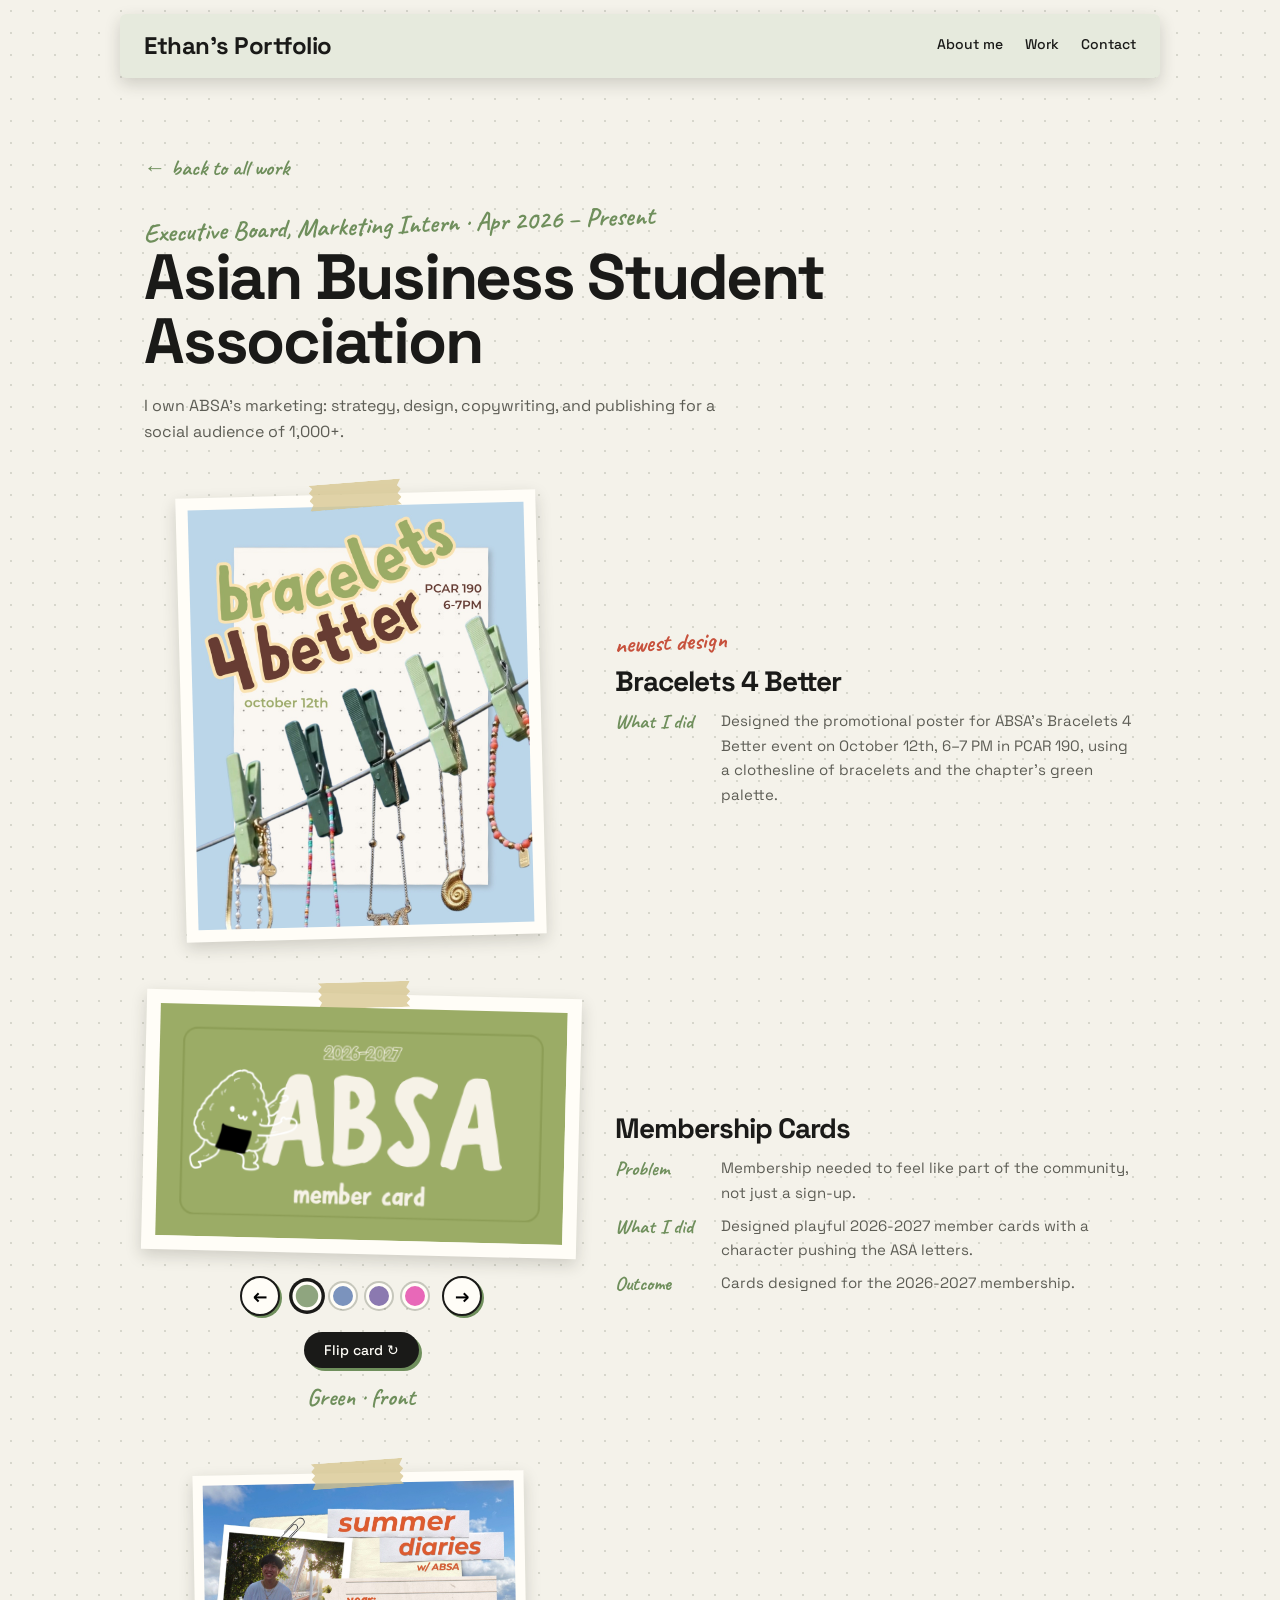
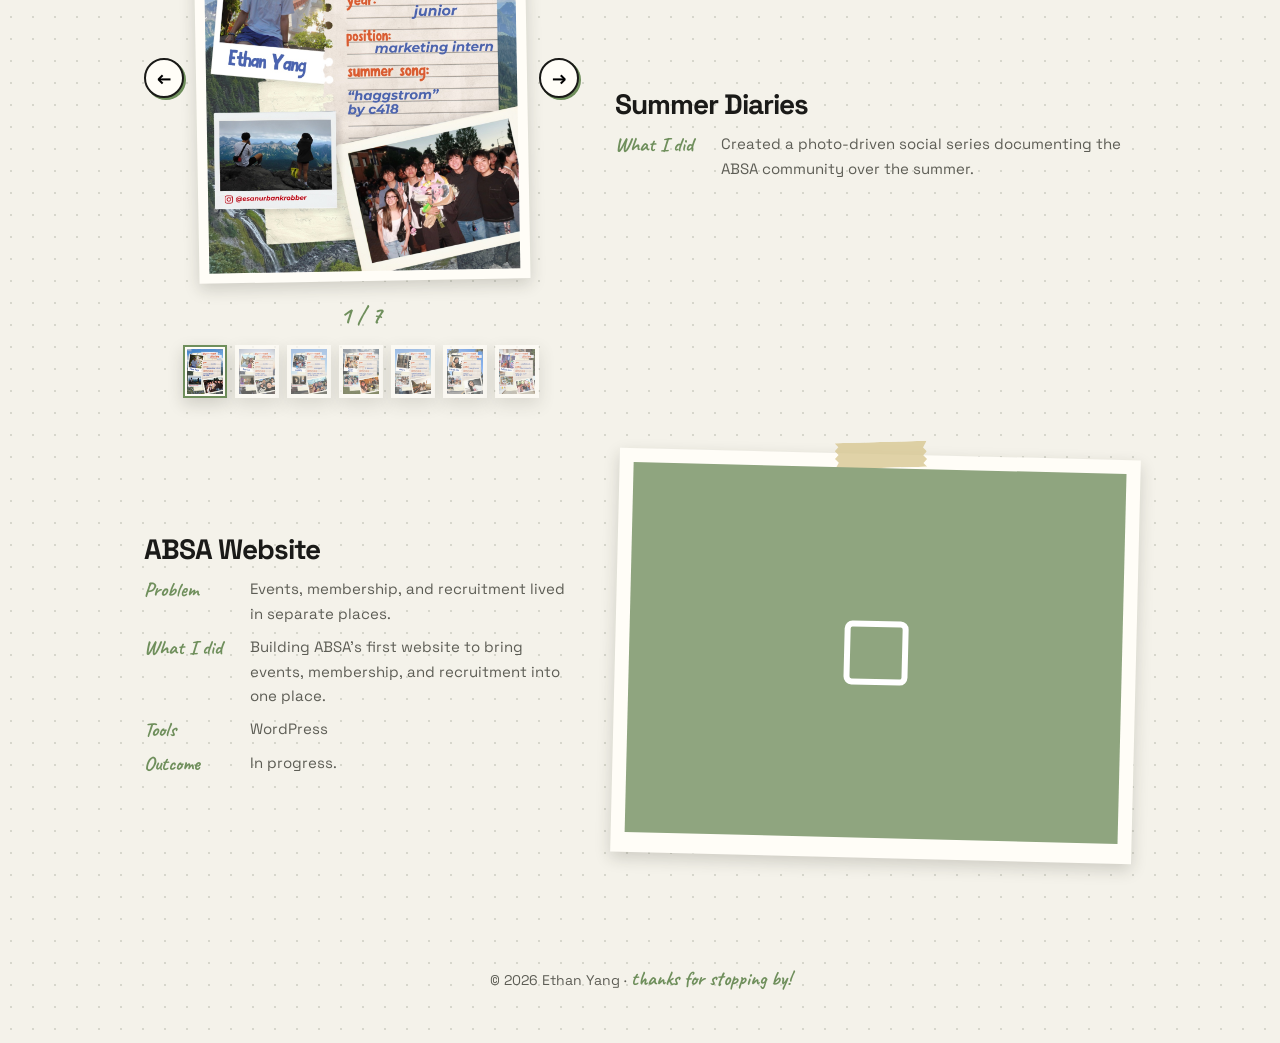
==== work/absa.html @ d18a4752 "Add files via upload" ====
<!doctype html>
<html lang="en">
<head>
  <meta charset="utf-8">
  <meta name="viewport" content="width=device-width, initial-scale=1">
  <title>Asian Business Student Association — Ethan Yang</title>
  <link rel="preconnect" href="https://fonts.googleapis.com">
  <link rel="preconnect" href="https://fonts.gstatic.com" crossorigin>
  <link href="https://fonts.googleapis.com/css2?family=Caveat:wght@500;700&family=Space+Grotesk:wght@400;500;700&display=swap" rel="stylesheet">
  <link rel="stylesheet" href="../style.css">
</head>
<body>
  <header class="nav">
    <a class="logo" href="../index.html">Ethan's Portfolio</a>
    <nav>
      <a href="../index.html#about">About me</a>
      <a href="../index.html#work">Work</a>
      <a href="../index.html#contact">Contact</a>
    </nav>
  </header>
  <main>
    <section class="page org-head">
      <a class="back hand" href="../index.html#orgs">← back to all work</a>
      <p class="hand label">Executive Board, Marketing Intern · Apr 2026 – Present</p>
      <h2>Asian Business Student Association</h2>
      <p class="blurb">I own ABSA&#x27;s marketing: strategy, design, copywriting, and publishing for a social audience of 1,000+.</p>
    </section>
    <section class="projects-list">
    <article class="project" id="bracelets-4-better">
      <figure class="poster-frame"><span class="tape" aria-hidden="true"></span><img src="../images/absa/bracelets-web.jpg" alt="Event poster: Bracelets 4 Better, October 12th, PCAR 190, 6 to 7 PM, with bracelets and necklaces hanging from green clothespins on a line"></figure>
      <div class="project-text">
        <p class="hand new-tag">newest design</p>
        <h3>Bracelets 4 Better</h3>
        <dl>
<dt>What I did</dt><dd>Designed the promotional poster for ABSA's Bracelets 4 Better event on October 12th, 6–7 PM in PCAR 190, using a clothesline of bracelets and the chapter's green palette.</dd>
        </dl>
      </div>
    </article>
    <article class="project" id="membership-cards">
      <div class="cardviewer" id="cv">
        <div class="polaroid solo cv-frame">
          <span class="tape" aria-hidden="true"></span>
          <div class="scene">
            <div class="flipper" id="flipper" role="button" tabindex="0" aria-label="Member card. Press to flip it over.">
              <div class="face front"><img id="cv-front" src="../images/absa/absa-cards/1.png" alt="Green ABSA member card 2026-2027 with a rice-ball mascot pushing the letters"></div>
              <div class="face back"><img id="cv-back" src="../images/absa/absa-cards/5.png" alt="Back of the green member card listing discounts at partner shops"></div>
            </div>
          </div>
        </div>
        <div class="cv-controls">
          <button class="cv-arrow" id="cv-prev" aria-label="Previous card">←</button>
          <div class="cv-dots" role="tablist" aria-label="Choose a card color">
            <button class="cv-dot on" data-i="0" style="--c:#8fa57f" aria-label="Green card"></button>
            <button class="cv-dot" data-i="1" style="--c:#7b93bd" aria-label="Blue card"></button>
            <button class="cv-dot" data-i="2" style="--c:#8b79b0" aria-label="Purple card"></button>
            <button class="cv-dot" data-i="3" style="--c:#e868b8" aria-label="Pink card"></button>
          </div>
          <button class="cv-arrow" id="cv-next" aria-label="Next card">→</button>
        </div>
        <div class="cv-opts">
          <button class="cv-pill" id="cv-flip">Flip card ↻</button>
        </div>
        <p class="hand cv-name" id="cv-name" aria-live="polite">Green · front</p>
      </div>
      <div class="project-text">
        <h3>Membership Cards</h3>
        <dl>
<dt>Problem</dt><dd>Membership needed to feel like part of the community, not just a sign-up.</dd>
<dt>What I did</dt><dd>Designed playful 2026-2027 member cards with a character pushing the ASA letters.</dd>
<dt>Outcome</dt><dd>Cards designed for the 2026-2027 membership.</dd>
        </dl>
      </div>
    </article>
    <article class="project" id="summer-diaries">
      <div class="sdviewer" id="sd" aria-roledescription="carousel" aria-label="Summer Diaries posts">
        <div class="sd-stage">
          <button class="sd-arrow" id="sd-prev" aria-label="Previous post">←</button>
          <figure class="sd-sheet" id="sd-sheet">
            <span class="tape" aria-hidden="true"></span>
            <img id="sd-img" src="../images/absa/summer-web/1.jpg" alt="ABSA Summer Diaries post 1 of 7: a member's year, position and summer song">
          </figure>
          <button class="sd-arrow" id="sd-next" aria-label="Next post">→</button>
        </div>
        <p class="sd-count"><span class="hand" id="sd-label">1 / 7</span></p>
        <div class="sd-thumbs">
          <button class="sd-thumb on" data-i="0" aria-label="Go to post 1"><img src="../images/absa/summer-web/1.jpg" alt="" loading="lazy"></button>
          <button class="sd-thumb" data-i="1" aria-label="Go to post 2"><img src="../images/absa/summer-web/2.jpg" alt="" loading="lazy"></button>
          <button class="sd-thumb" data-i="2" aria-label="Go to post 3"><img src="../images/absa/summer-web/3.jpg" alt="" loading="lazy"></button>
          <button class="sd-thumb" data-i="3" aria-label="Go to post 4"><img src="../images/absa/summer-web/4.jpg" alt="" loading="lazy"></button>
          <button class="sd-thumb" data-i="4" aria-label="Go to post 5"><img src="../images/absa/summer-web/5.jpg" alt="" loading="lazy"></button>
          <button class="sd-thumb" data-i="5" aria-label="Go to post 6"><img src="../images/absa/summer-web/6.jpg" alt="" loading="lazy"></button>
          <button class="sd-thumb" data-i="6" aria-label="Go to post 7"><img src="../images/absa/summer-web/7.jpg" alt="" loading="lazy"></button>
        </div>
      </div>
      <div class="project-text">
        <h3>Summer Diaries</h3>
        <dl>
<dt>What I did</dt><dd>Created a photo-driven social series documenting the ABSA community over the summer.</dd>
        </dl>
      </div>
    </article>
    <article class="project" id="website">
      <div class="polaroid solo"><span class="tape" aria-hidden="true"></span><div class="photo"><span class="frame"></span></div></div>
      <div class="project-text">
        <h3>ABSA Website</h3>
        <dl>
<dt>Problem</dt><dd>Events, membership, and recruitment lived in separate places.</dd>
<dt>What I did</dt><dd>Building ABSA&#x27;s first website to bring events, membership, and recruitment into one place.</dd>
<dt>Tools</dt><dd>WordPress</dd>
<dt>Outcome</dt><dd>In progress.</dd>
        </dl>
      </div>
    </article>
    </section>
  </main>
  <footer>© <span id="year"></span> Ethan Yang · <span class="hand">thanks for stopping by!</span></footer>
  <script>document.getElementById("year").textContent = new Date().getFullYear();</script>
  <script>
    (() => {
      const cards = [
        { name: "Green",  front: "../images/absa/absa-cards/1.png", back: "../images/absa/absa-cards/5.png", alt: "Green" },
        { name: "Blue",   front: "../images/absa/absa-cards/2.png", back: "../images/absa/absa-cards/6.png", alt: "Blue" },
        { name: "Purple", front: "../images/absa/absa-cards/3.png", back: "../images/absa/absa-cards/7.png", alt: "Purple" },
        { name: "Pink",   front: "../images/absa/absa-cards/4.png", back: "../images/absa/absa-cards/8.png", alt: "Pink" }
      ];
      const flipper = document.getElementById("flipper");
      const imgF = document.getElementById("cv-front"), imgB = document.getElementById("cv-back");
      const dots = [...document.querySelectorAll(".cv-dot")];
      const name = document.getElementById("cv-name");
      let cur = 0, flipped = false;
      const label = () => { name.textContent = cards[cur].name + " \u00b7 " + (flipped ? "back" : "front"); };
      const setFace = (img, c, side) => { img.src = c[side]; img.alt = c.alt + (side === "front" ? " ABSA member card 2026-2027" : " member card back listing partner discounts"); };
      function flip() { flipped = !flipped; flipper.classList.toggle("flipped", flipped); label(); }
      function show(n) {
        const next = (n + cards.length) % cards.length, c = cards[next];
        cur = next;
        dots.forEach((d, k) => d.classList.toggle("on", k === cur));
        setFace(imgF, c, "front"); setFace(imgB, c, "back"); label();
        cards[(cur + 1) % cards.length] && [cards[(cur + 1) % cards.length].front, cards[(cur + 1) % cards.length].back].forEach(u => { new Image().src = u; });
      }
      document.getElementById("cv-prev").onclick = () => show(cur - 1);
      document.getElementById("cv-next").onclick = () => show(cur + 1);
      document.getElementById("cv-flip").onclick = flip;
      dots.forEach((d, k) => d.onclick = () => show(k));
      flipper.addEventListener("click", flip);
      flipper.addEventListener("keydown", e => {
        if (e.key === "Enter" || e.key === " ") { e.preventDefault(); flip(); }
        if (e.key === "ArrowRight") show(cur + 1);
        if (e.key === "ArrowLeft") show(cur - 1);
      });
      label();
    })();
  </script>
  <script>
    (() => {
      const N = 7, img = document.getElementById("sd-img"), sheet = document.getElementById("sd-sheet");
      const label = document.getElementById("sd-label"), thumbs = [...document.querySelectorAll(".sd-thumb")];
      const src = i => "../images/absa/summer-web/" + (i + 1) + ".jpg";
      let cur = 0;
      function show(n) {
        cur = (n + N) % N;
        sheet.classList.add("flip");
        setTimeout(() => {
          img.src = src(cur);
          img.alt = "ABSA Summer Diaries post " + (cur + 1) + " of " + N + ": a member's year, position and summer song";
          sheet.classList.remove("flip");
        }, 150);
        label.textContent = (cur + 1) + " / " + N;
        thumbs.forEach((t, k) => t.classList.toggle("on", k === cur));
        new Image().src = src((cur + 1) % N);
      }
      document.getElementById("sd-prev").onclick = () => show(cur - 1);
      document.getElementById("sd-next").onclick = () => show(cur + 1);
      thumbs.forEach((t, k) => t.onclick = () => show(k));
      let x0 = null;
      sheet.addEventListener("touchstart", e => { x0 = e.touches[0].clientX; }, { passive: true });
      sheet.addEventListener("touchend", e => {
        if (x0 === null) return;
        const dx = e.changedTouches[0].clientX - x0;
        if (Math.abs(dx) > 40) show(cur + (dx < 0 ? 1 : -1));
        x0 = null;
      });
      document.getElementById("sd").addEventListener("keydown", e => {
        if (e.key === "ArrowRight") show(cur + 1);
        if (e.key === "ArrowLeft") show(cur - 1);
      });
    })();
  </script>
</body>
</html>
---- style.css ----
:root {
  --bg: #f4f2ea;          /* paper */
  --paper: #fffdf7;
  --fg: #1a1a18;
  --muted: #5d5d55;
  --sage: #6f8f5c;        /* headline green from the mockup */
  --sage-soft: #8fa57f;
  --tape: rgba(214, 196, 140, .75);
  --shadow: 0 6px 16px rgba(40, 40, 30, .18);
}
* { box-sizing: border-box; }
html { scroll-behavior: smooth; }
body {
  margin: 0;
  overflow-x: clip;
  color: var(--fg);
  font: 16px/1.65 "Space Grotesk", system-ui, sans-serif;
  background-color: var(--bg);
  /* faint dot-grid, like a bullet journal */
  background-image: radial-gradient(rgba(60, 70, 50, .16) 1px, transparent 1.2px);
  background-size: 22px 22px;
}
a { color: inherit; text-decoration: none; }
.hand { font-family: "Caveat", cursive; font-weight: 700; color: var(--sage); }

/* ---------- nav ---------- */
.nav {
  max-width: 1040px; margin: 14px auto 0; padding: 12px 24px;
  display: flex; justify-content: space-between; align-items: center;
  background: var(--sage-soft); background: color-mix(in srgb, var(--sage-soft) 22%, var(--paper));
  border-radius: 6px; box-shadow: var(--shadow);
  position: sticky; top: 10px; z-index: 10;
}
.logo { font-weight: 700; font-size: 24px; letter-spacing: -.02em; }
.nav nav { display: flex; gap: 22px; font-size: 14px; font-weight: 500; }
.nav nav a { padding-bottom: 2px; background: linear-gradient(var(--sage), var(--sage)) 0 100%/0 2px no-repeat; transition: background-size .25s; }
.nav nav a:hover { background-size: 100% 2px; }

/* ---------- layout ---------- */
main { max-width: 1040px; margin: 0 auto; padding: 0 24px; }
.page { padding-block: 72px 24px; position: relative; }
h1, h2, h3 { font-weight: 700; letter-spacing: -.035em; margin: 0; line-height: 1; }
h2 { font-size: clamp(40px, 7vw, 64px); margin-bottom: 20px; }
.label { font-size: 26px; margin: 0 0 -2px; transform: rotate(-2deg); display: inline-block; }

/* ---------- hero ---------- */
.hero {
  /* full-bleed photo banner with a wavy paper bottom edge */
  position: relative; display: flex; align-items: flex-start; justify-content: center; text-align: center;
  width: 100vw; margin-left: calc(50% - 50vw); min-height: max(560px, calc(100svh - 76px)); padding: 80px 24px 150px;
  background:
    linear-gradient(180deg, rgba(20, 30, 20, .5) 0%, rgba(20, 30, 20, .3) 30%, rgba(20, 30, 20, 0) 65%),
    url("images/hikers.jpg") 50% 90% / cover no-repeat;
  --wave: url("data:image/svg+xml,%3Csvg%20xmlns='http://www.w3.org/2000/svg'%20width='1200'%20height='60'%20viewBox='0%200%201200%2060'%3E%3Cpath%20d='M0%200H1200V30C1170%2046%201140%2052%201105%2042C1075%2033%201060%2014%201020%2012C985%2010%20965%2030%20930%2038C890%2047%20865%2056%20820%2050C780%2045%20770%2022%20730%2018C695%2014%20680%2026%20655%2034C620%2043%20590%2040%20560%2030C525%2019%20500%208%20462%2012C425%2016%20410%2036%20372%2044C335%2052%20300%2050%20270%2038C240%2026%20225%2010%20190%2010C150%2010%20135%2034%20100%2042C65%2050%2030%2044%200%2030Z'/%3E%3C/svg%3E"); --ww: 1200px; --wh: 60px;
  -webkit-mask: linear-gradient(#000 0 0) 0 0 / 100% calc(100% - var(--wh) + 1px) no-repeat, var(--wave) 0 100% / var(--ww) var(--wh) repeat-x;
          mask: linear-gradient(#000 0 0) 0 0 / 100% calc(100% - var(--wh) + 1px) no-repeat, var(--wave) 0 100% / var(--ww) var(--wh) repeat-x;
}
.hero-text { position: relative; }
.hero h1, .hero .green { color: #fff; text-shadow: 0 2px 18px rgba(0, 0, 0, .35); }
.hero .green { color: #dcefc4; }
.hero .note { color: #f3f1e6; }
.hero .doodle { color: #dcefc4; }
.hero .sticker { right: 6%; bottom: 20%; }
h1 { font-size: clamp(42px, 8vw, 84px); line-height: 1.05; }
.green { color: var(--sage); }
.note { font-size: 26px; margin: 0 0 14px; transform: rotate(-2deg); }
.doodle { position: absolute; top: -34px; left: 0; font-size: 40px; color: var(--sage); transform: rotate(-12deg); }
.sticker {
  position: absolute; right: 6%; bottom: 10px; width: 96px; height: 96px;
  display: grid; place-items: center; text-align: center;
  background: var(--sage); color: #fff; border-radius: 50%;
  font: 700 17px/1.1 "Caveat", cursive; transform: rotate(12deg);
  box-shadow: var(--shadow); border: 3px dashed rgba(255,255,255,.7); outline: 3px solid var(--sage);
}

/* ---------- paper sheet (mission) ---------- */
.paper {
  background: var(--paper); padding: 40px 36px 36px; position: relative;
  box-shadow: var(--shadow); transform: rotate(-.6deg);
  /* ruled lines */
  background-image: repeating-linear-gradient(transparent 0 31px, rgba(111,143,92,.18) 31px 32px);
  background-position: 0 70px;
}
.paper p:not(.label) { color: var(--muted); max-width: 70ch; margin: 0; }

/* ---------- washi tape ---------- */
.tape {
  position: absolute; top: -12px; left: 50%; width: 92px; height: 26px;
  background: var(--tape); transform: translateX(-50%) rotate(-3deg);
  box-shadow: 0 1px 3px rgba(0,0,0,.15);
  clip-path: polygon(0 0, 4% 15%, 0 30%, 4% 45%, 0 60%, 4% 75%, 0 100%, 100% 100%, 96% 85%, 100% 70%, 96% 55%, 100% 40%, 96% 25%, 100% 0);
}
.t-left { left: 12%; background: rgba(143,165,127,.7); transform: rotate(-6deg); }

/* ---------- sticky-note cards ---------- */
.notes { display: grid; grid-template-columns: repeat(auto-fit, minmax(210px, 1fr)); gap: 24px; margin-top: 28px; }
.note-card {
  position: relative; padding: 28px 22px 22px; background: var(--paper);
  box-shadow: var(--shadow); border-radius: 2px; transition: transform .25s;
}
.note-card:hover { transform: rotate(0deg) translateY(-4px); }
.c1 { transform: rotate(-1.5deg); background: #fffbe6; }
.c2 { transform: rotate(1deg);   background: #eef4e8; }
.c3 { transform: rotate(-.8deg); background: #fff1ea; }
.c4 { transform: rotate(1.4deg); background: #eaf1f6; }
.pin { position: absolute; top: -8px; left: 50%; width: 16px; height: 16px; border-radius: 50%; background: #c7513c; box-shadow: inset -2px -2px 3px rgba(0,0,0,.3), 0 2px 3px rgba(0,0,0,.3); }
.icon { font-size: 22px; display: block; margin-bottom: 8px; }
.note-card h3 { font-size: 18px; letter-spacing: -.02em; margin-bottom: 8px; }
.note-card p { margin: 0; color: var(--muted); font-size: 14px; }

/* ---------- horizontal timeline ---------- */
.tl-controls { display: flex; gap: 10px; justify-content: flex-end; margin: -52px 0 8px; position: relative; z-index: 2; }
.tl-controls button {
  width: 40px; height: 40px; border-radius: 50%; border: 2px solid var(--fg); background: var(--paper);
  font: 700 18px "Space Grotesk", sans-serif; cursor: pointer; box-shadow: 2px 2px 0 var(--sage);
  transition: transform .15s;
}
.tl-controls button:hover { transform: translate(-1px, -1px); }
.tl-scroll {
  overflow-x: auto; cursor: grab; padding: 8px 0 24px;
  scrollbar-color: var(--sage) transparent; outline-offset: 4px;
}
.tl-scroll.dragging { cursor: grabbing; scroll-snap-type: none; user-select: none; }
.tl-track {
  list-style: none; margin: 0; padding: 0 40px; display: flex; gap: 0; position: relative;
  width: max-content; height: 520px;
}
/* dashed "stitched" string running through the middle */
.tl-track::before {
  content: ""; position: absolute; left: 0; right: 0; top: 50%; border-top: 3px dashed var(--sage);
}
.stop { position: relative; width: 270px; margin-right: 24px; flex: none; }
.stop time {
  position: absolute; left: 50%; top: 50%; transform: translate(-50%, -50%) rotate(-2deg);
  background: var(--sage); color: #fff; font: 700 20px "Caveat", cursive; padding: 2px 14px;
  border-radius: 999px; z-index: 1; white-space: nowrap; box-shadow: var(--shadow);
}
.stop-card {
  position: absolute; left: 0; right: 0; background: var(--paper); padding: 22px 18px 18px;
  box-shadow: var(--shadow); transition: transform .25s;
}
.stop.up .stop-card   { bottom: calc(50% + 30px); }
.stop.down .stop-card { top: calc(50% + 30px); }
/* little string from card to the line */
.stop-card::after { content: ""; position: absolute; left: 50%; width: 0; height: 30px; border-left: 2px solid var(--sage); }
.stop.up .stop-card::after   { top: 100%; }
.stop.down .stop-card::after { bottom: 100%; }
.stop-card:hover { transform: rotate(0) translateY(-3px); }
.k1 { transform: rotate(-1.5deg); background: #fffbe6; }
.k2 { transform: rotate(1.2deg);  background: #eef4e8; }
.k3 { transform: rotate(-.8deg);  background: #fff1ea; }
.k4 { transform: rotate(1.6deg);  background: #eaf1f6; }
.stop-card h3 { font-size: 18px; letter-spacing: -.02em; margin-bottom: 2px; }
.stop-card .org { font-size: 12px; font-weight: 500; color: var(--sage); margin: 0 0 8px; line-height: 1.35; }
.stop-card p:last-of-type { margin: 0; font-size: 13.5px; color: var(--muted); line-height: 1.5; }
.badge {
  position: absolute; top: -10px; right: -8px; background: #c7513c; color: #fff; font: 700 17px "Caveat", cursive;
  padding: 0 12px; border-radius: 4px; transform: rotate(5deg); box-shadow: var(--shadow);
}
.stop.end { margin-right: 0; }

/* ---------- polaroid projects ---------- */
.polaroids { display: grid; grid-template-columns: repeat(auto-fit, minmax(min(100%, 300px), 1fr)); gap: 36px 28px; margin-top: 32px; }
.polaroid {
  position: relative; display: block; background: var(--paper);
  padding: 14px 14px 20px; box-shadow: var(--shadow); transition: transform .25s;
}
.polaroid:hover { transform: rotate(0) scale(1.02); z-index: 2; }
.p1 { transform: rotate(-1.8deg); }
.p2 { transform: rotate(1.4deg); }
.p3 { transform: rotate(1deg); }
.p4 { transform: rotate(-1.2deg); }
.photo { aspect-ratio: 4/3; background: var(--sage-soft); display: grid; place-items: center; margin-bottom: 14px; overflow: hidden; }
.photo img { width: 100%; height: 100%; object-fit: cover; }
.frame { width: 64px; height: 64px; border: 6px solid #fff; border-radius: 8px; }
.polaroid h3 { font-size: 17px; letter-spacing: -.02em; margin-bottom: 4px; }
.polaroid p { margin: 0; font-size: 13px; color: var(--muted); }

/* ---------- contact ---------- */
.contact { text-align: center; padding-bottom: 72px; }
.btn {
  display: inline-block; margin-top: 12px; padding: 12px 24px; background: var(--fg); color: var(--paper);
  font-weight: 500; border-radius: 4px; box-shadow: 4px 4px 0 var(--sage); transition: transform .15s, box-shadow .15s;
}
.btn:hover { transform: translate(-2px, -2px); box-shadow: 6px 6px 0 var(--sage); }

footer { text-align: center; padding: 32px 24px 48px; color: var(--muted); font-size: 14px; }
footer .hand { font-size: 20px; }

@media (max-width: 720px) {
  .hero { padding: 60px 20px 130px; }
}
@media (max-width: 640px) {
  .hero { --ww: 700px; --wh: 35px; }
  .doodle { display: none; }
  .hero .sticker { width: 76px; height: 76px; right: 5%; bottom: 20%; }
  .nav nav { gap: 14px; }
  .paper { padding: 32px 22px; }
}
@media (prefers-reduced-motion: reduce) { * { transition: none !important; scroll-behavior: auto; } }

/* project tag line */
.tag { display: block; font: 700 18px/1 "Caveat", cursive; color: var(--sage); margin-bottom: 4px; }

/* ---------- organization cards + org pages ---------- */
.org-card { display: block; }
.org-card .count { display: block; margin-top: 12px; font-size: 22px; }
.org-head { padding-bottom: 8px; }
.back { font-size: 22px; display: block; margin-bottom: 18px; }
.blurb { color: var(--muted); max-width: 60ch; margin: 0; }
.projects-list { display: grid; gap: 56px; padding: 40px 0 72px; }
.project { display: grid; grid-template-columns: minmax(0, 5fr) minmax(0, 6fr); gap: 36px; align-items: center; scroll-margin-top: 90px; }
.project:nth-child(even) .polaroid { order: 2; }
.polaroid.solo { transform: rotate(-1.5deg); }
.project:nth-child(even) .polaroid.solo { transform: rotate(1.4deg); }
.polaroid.solo .photo { margin-bottom: 0; }
.project-text h3 { font-size: 28px; margin-bottom: 14px; }
.project-text dl { margin: 0; display: grid; grid-template-columns: 90px 1fr; gap: 8px 16px; font-size: 15px; }
.project-text dt { font: 700 20px/1.3 "Caveat", cursive; color: var(--sage); }
.project-text dd { margin: 0; color: var(--muted); }
@media (max-width: 720px) {
  .project { grid-template-columns: 1fr; }
  .project:nth-child(even) .polaroid { order: 0; }
}

/* ---------- case study page (trading weekly) ---------- */
.cs { padding: 32px 0 72px; }
.cs-grid { display: grid; grid-template-columns: minmax(0, 6fr) minmax(0, 5fr); gap: 48px; align-items: start; }
.cs h3 { font-size: 24px; margin: 28px 0 8px; letter-spacing: -.02em; }
.cs h3:first-child { margin-top: 0; }
.cs p, .cs li { color: var(--muted); }
.cs ul { padding-left: 20px; margin: 0; }
.cs li { margin-bottom: 8px; }
.note-small { margin-top: 40px; font-size: 14px; border-left: 3px solid var(--sage); padding-left: 14px; }
.sketch { margin: 0; background: var(--paper); padding: 16px; box-shadow: var(--shadow); transform: rotate(1.5deg); position: relative; }
.sketch::before { content: ""; position: absolute; top: -12px; left: 38%; width: 92px; height: 26px; background: var(--tape); transform: rotate(-3deg); }
.sk-head { background: linear-gradient(135deg, #5b8fb9, #2c4a66); color: #fff; padding: 22px 16px; border-radius: 3px; display: flex; flex-direction: column; }
.sk-head .hand { color: #fff; font-size: 30px; line-height: 1; }
.sk-head small { opacity: .8; }
.sk-pills { display: grid; grid-template-columns: repeat(4, 1fr); gap: 6px; margin: 14px 0; }
.sk-pills span { background: #5b8fb9; color: #fff; font-size: 11px; text-align: center; padding: 8px 2px; border-radius: 6px; line-height: 1.2; }
.sk-bar { height: 22px; background: #dbe6ef; border-top: 2px solid #5b8fb9; border-bottom: 2px solid #5b8fb9; margin-bottom: 14px; }
.sk-days { display: grid; grid-template-columns: repeat(5, 1fr); gap: 5px; }
.sk-days span { background: #5b8fb9; color: #fff; font-size: 11px; text-align: center; padding: 4px 0; }
.sk-cols { display: grid; grid-template-columns: repeat(5, 1fr); gap: 5px; margin-top: 4px; }
.sk-cols i { height: 120px; background: #dbe6ef; }
.sketch figcaption { font-size: 20px; text-align: center; margin-top: 12px; }
@media (max-width: 720px) { .cs-grid { grid-template-columns: 1fr; } }
.more { color: var(--sage); font-size: 20px; text-decoration: underline; }

/* ---------- full report (trading weekly) ---------- */
.tabs { display: flex; flex-wrap: wrap; gap: 10px; margin-top: 22px; }
.tabs a { background: var(--sage); color: #fff; padding: 8px 18px; border-radius: 999px; font-size: 14px; font-weight: 500; box-shadow: 2px 2px 0 var(--fg); transition: transform .15s; }
.tabs a:hover { transform: translate(-1px, -1px); }
.report { padding: 24px 0 72px; }
.report .rh { font-size: clamp(30px, 5vw, 44px); margin: 64px 0 20px; scroll-margin-top: 90px; }
.report h4 { font-size: 18px; letter-spacing: -.01em; line-height: 1.35; margin: 36px 0 14px; scroll-margin-top: 90px; }
.report h5 { font-size: 16px; margin: 0 0 8px; line-height: 1.35; }
.report p, .report li { color: var(--muted); }
.report a { color: var(--sage); text-decoration: underline; }
.idea { background: var(--paper); box-shadow: var(--shadow); padding: 24px 26px; margin-bottom: 28px; position: relative; }
.idea:nth-of-type(odd) { transform: rotate(-.3deg); }
.idea:nth-of-type(even) { transform: rotate(.3deg); }
.idea h4 { margin-top: 0; font-size: 19px; }
.idea-cols { display: grid; grid-template-columns: 1fr 1fr; gap: 28px; }
.idea ul { padding-left: 20px; margin: 0 0 16px; }
.idea li { margin-bottom: 8px; font-size: 15px; }
.tbl-wrap { overflow-x: auto; background: var(--paper); box-shadow: var(--shadow); }
.rt { border-collapse: collapse; width: 100%; font-size: 14px; min-width: 520px; }
.rt caption { text-align: left; font-weight: 700; padding: 12px 14px; }
.rt th, .rt td { padding: 10px 14px; text-align: left; border-bottom: 1px solid var(--line, #e4e4de); border-bottom-color: rgba(60,70,50,.15); vertical-align: top; }
.rt thead th { background: color-mix(in srgb, var(--sage) 28%, var(--paper)); font-weight: 700; }
.rt tbody tr:nth-child(even) { background: rgba(111,143,92,.07); }
.rt td.up { color: #b3402f; font-weight: 500; }
.fine { font-size: 13px; margin: 8px 0 0; }
.shot { margin: 20px 0; background: var(--paper); padding: 14px; box-shadow: var(--shadow); }
.shot img { display: block; width: 100%; height: auto; }
.shot-scroll { overflow-x: auto; }
.shot-scroll img { min-width: 900px; }
.shot figcaption { font-size: 20px; color: var(--sage); margin-top: 8px; }
@media (max-width: 720px) { .idea-cols { grid-template-columns: 1fr; } }

/* ---------- page-by-page report gallery ---------- */
.pages-wrap { padding: 24px 0 72px; }
.pages { display: grid; grid-template-columns: repeat(auto-fill, minmax(min(100%, 220px), 1fr)); gap: 40px 28px; }
.pg {
  position: relative; display: block; width: 100%; padding: 10px 10px 12px; background: var(--paper); border: 0; cursor: zoom-in;
  box-shadow: var(--shadow); transform: rotate(var(--r, 0deg)); transition: transform .25s, box-shadow .25s; text-align: left; font: inherit; color: inherit;
}
.pg:hover, .pg:focus-visible { transform: rotate(0) translateY(-6px) scale(1.03); box-shadow: 0 14px 28px rgba(40, 40, 30, .28); z-index: 2; outline: none; }
.pg img { display: block; width: 100%; height: auto; }
.pg-label { display: block; margin-top: 10px; font-size: 13px; color: var(--muted); line-height: 1.3; }
.pg-label b { color: var(--sage); font-size: 20px; margin-right: 4px; }
.pg .tape { top: -12px; }
.more-link { text-align: center; margin-top: 48px; }
.more-link a { color: var(--sage); font-size: 24px; text-decoration: underline; }
#lb { border: 0; padding: 0; background: transparent; max-width: 100vw; max-height: 100vh; width: 100%; height: 100%; overflow: hidden; }
#lb::backdrop { background: rgba(20, 24, 18, .88); }
#lb[open] { display: flex; align-items: center; justify-content: center; }
#lb figure { margin: 0; text-align: center; }
#lb img { max-height: 88vh; max-width: min(92vw, 780px); width: auto; height: auto; background: var(--paper); box-shadow: 0 10px 40px rgba(0,0,0,.5); }
#lb figcaption { color: #fff; font-size: 22px; margin-top: 8px; }
.lb-x, .lb-a { position: absolute; width: 44px; height: 44px; border-radius: 50%; border: 2px solid var(--fg); background: var(--paper); font: 700 18px "Space Grotesk", sans-serif; cursor: pointer; box-shadow: 2px 2px 0 var(--sage); }
.lb-x { top: 18px; right: 18px; }
.lb-a { top: 50%; transform: translateY(-50%); }
.lb-prev { left: 18px; } .lb-next { right: 18px; }
@media (max-width: 640px) { .lb-a { top: auto; bottom: 18px; transform: none; } .lb-prev { left: 28%; } .lb-next { right: 28%; } }

/* trading weekly cover as a project photo */
.photo.page { aspect-ratio: auto; }
.photo.page img { height: auto; }
.photo img.top { object-fit: cover; object-position: 50% 0; }
a.polaroid.solo { display: block; }
.photo.page { display: block; background: none; }
.photo.page img { width: 100%; }

/* ---------- single-page report viewer ---------- */
.viewer { padding: 24px 0 72px; text-align: center; }
.stage { display: flex; align-items: center; justify-content: center; gap: 20px; }
.sheet { position: relative; margin: 0; padding: 14px; background: var(--paper); box-shadow: var(--shadow); transform: rotate(-.6deg); max-width: 760px; width: 100%; transition: opacity .15s; }
.sheet.flip { opacity: 0; }
.sheet img { display: block; width: 100%; height: auto; }
.v-arrow { flex: none; width: 48px; height: 48px; border-radius: 50%; border: 2px solid var(--fg); background: var(--paper); font: 700 20px "Space Grotesk", sans-serif; cursor: pointer; box-shadow: 2px 2px 0 var(--sage); transition: transform .15s; }
.v-arrow:hover { transform: translate(-1px, -1px); }
.v-count { margin: 18px 0 14px; }
.v-count .hand { font-size: 26px; margin-right: 8px; }
.v-count small { color: var(--muted); font-size: 14px; }
.thumbs { display: flex; flex-wrap: wrap; gap: 10px; justify-content: center; }
.thumb { width: 56px; padding: 3px; background: var(--paper); border: 2px solid transparent; box-shadow: var(--shadow); cursor: pointer; opacity: .7; transition: transform .2s, opacity .2s; }
.thumb:hover { opacity: 1; transform: translateY(-3px); }
.thumb.on { border-color: var(--sage); opacity: 1; }
.thumb img { display: block; width: 100%; height: auto; }
@media (max-width: 640px) {
  .stage { flex-wrap: wrap; }
  .sheet { order: 1; padding: 8px; }
  .v-arrow { order: 2; }
  .stage { gap: 14px; }
}

/* projects without a photo: text only, full width */
.project.no-photo { grid-template-columns: 1fr; }
.project.no-photo .project-text { max-width: 720px; }

/* PCT recruitment gallery */
.photo img.rush { object-fit: cover; object-position: 50% 78%; }
.project .proj-gallery { grid-column: 1 / -1; margin-top: 8px; }
.pt-row { display: flex; gap: 22px; overflow-x: auto; padding: 18px 6px 26px; scrollbar-color: var(--sage) transparent; }
.pt { flex: none; position: relative; width: 190px; padding: 8px 8px 10px; background: var(--paper); border: 0; box-shadow: var(--shadow);
  transform: rotate(var(--r, 0deg)); transition: transform .25s; cursor: zoom-in; text-align: left; font: inherit; }
.pt:hover, .pt:focus-visible { transform: rotate(0) translateY(-5px); outline: none; z-index: 2; }
.pt img { display: block; width: 100%; height: auto; aspect-ratio: 3 / 4; object-fit: cover; }
.pt-l { display: block; margin-top: 6px; font-size: 19px; color: var(--sage); line-height: 1.1; }
.pt .tape { top: -10px; width: 70px; height: 20px; }
/* make photo images fill the 4:3 frame exactly, whatever their own shape */
.photo { position: relative; }
.photo img { position: absolute; inset: 0; width: 100%; height: 100%; object-fit: cover; }

/* PCT gallery as one seamless 3-wide grid (rows touch, like a feed) */
.pt-row { display: grid; grid-template-columns: repeat(3, 1fr); gap: 0; overflow: visible; padding: 14px 0 0; max-width: 780px; margin: 0 auto; box-shadow: var(--shadow); background: var(--paper); }
.pt { width: auto; padding: 0; transform: none; box-shadow: none; background: none; overflow: hidden; line-height: 0; }
.pt:hover, .pt:focus-visible { transform: none; z-index: 2; }
.pt .tape { display: none; }
.pt img { aspect-ratio: 3 / 4; transition: transform .35s, filter .35s; }
.pt:hover img, .pt:focus-visible img { transform: scale(1.05); filter: brightness(.7); }
.pt-l { position: absolute; left: 0; right: 0; bottom: 0; margin: 0; padding: 14px 8px 10px; text-align: center; color: #fff; font-size: 22px; line-height: 1.1; opacity: 0; transition: opacity .25s; background: linear-gradient(transparent, rgba(0,0,0,.55)); }
.pt:hover .pt-l, .pt:focus-visible .pt-l { opacity: 1; }
.project .proj-gallery .label { display: block; text-align: center; margin-bottom: 4px; }

/* the empty cell at the top left of the gallery */
.pt-hole { aspect-ratio: 3 / 4; background-color: var(--bg); background-image: radial-gradient(rgba(60, 70, 50, .16) 1px, transparent 1.2px); background-size: 22px 22px; box-shadow: inset 0 0 0 1px rgba(60, 70, 50, .08); }
.photo img.cover-logo { object-fit: cover; object-position: 50% 54%; }

/* embedded Rush video */
.project .proj-video { grid-column: 1 / -1; margin-top: 28px; text-align: center; }
.vframe { position: relative; margin: 6px auto 0; padding: 12px; background: var(--paper); box-shadow: var(--shadow); max-width: 780px; transform: rotate(-.5deg); }
.vwrap { position: relative; aspect-ratio: 16 / 9; background: #000; }
.vwrap iframe { position: absolute; inset: 0; width: 100%; height: 100%; border: 0; }
/* vertical (9:16) video frame */
.vframe { max-width: 380px; }
.vwrap { aspect-ratio: 9 / 16; }

/* sticker placed over the empty top-left cell */
.pt-hole { position: relative; display: grid; place-items: center; align-content: center; gap: 10px; text-align: center; padding: 10px; }
.hole-sticker { display: grid; place-items: center; width: min(74%, 150px); aspect-ratio: 1; border-radius: 50%; background: var(--sage); color: #fff;
  transform: rotate(-9deg); box-shadow: var(--shadow); border: 3px dashed rgba(255,255,255,.7); outline: 3px solid var(--sage); }
.hole-sticker b { font-size: clamp(22px, 3.6vw, 36px); line-height: .95; color: #fff; }
.hole-note { margin: 0; font-size: clamp(16px, 2.2vw, 22px); line-height: 1.05; transform: rotate(-2deg); }
.doodle-star { position: absolute; top: 10px; right: 14px; font-size: 26px; color: var(--sage); transform: rotate(14deg); }

/* ABSA card viewer with 3D flip */
.cardviewer { text-align: center; }
.cv-frame { padding: 14px 14px 14px; }
.scene { perspective: 1100px; }
.flipper { position: relative; aspect-ratio: 7 / 4; transform-style: preserve-3d; transition: transform .75s cubic-bezier(.4, .2, .2, 1); cursor: pointer; outline-offset: 4px; }
.flipper.flipped { transform: rotateY(180deg); }
.face { position: absolute; inset: 0; backface-visibility: hidden; -webkit-backface-visibility: hidden; overflow: hidden; background: var(--sage-soft); }
.face.back { transform: rotateY(180deg); }
.face img { position: absolute; inset: 0; width: 100%; height: 100%; object-fit: cover; }
.cv-controls { display: flex; align-items: center; justify-content: center; gap: 14px; margin-top: 22px; }
.cv-arrow { width: 40px; height: 40px; border-radius: 50%; border: 2px solid var(--fg); background: var(--paper); font: 700 18px "Space Grotesk", sans-serif; cursor: pointer; box-shadow: 2px 2px 0 var(--sage); transition: transform .15s; }
.cv-arrow:hover { transform: translate(-1px, -1px); }
.cv-dots { display: flex; gap: 10px; }
.cv-dot { width: 26px; height: 26px; padding: 0; border-radius: 50%; border: 3px solid var(--paper); background: var(--c); box-shadow: 0 0 0 2px rgba(60,70,50,.25); cursor: pointer; transition: transform .15s; }
.cv-dot:hover { transform: scale(1.12); }
.cv-dot.on { box-shadow: 0 0 0 3px var(--fg); transform: scale(1.12); }
.cv-opts { display: flex; align-items: center; justify-content: center; gap: 18px; flex-wrap: wrap; margin-top: 16px; }
.cv-pill { background: var(--fg); color: var(--paper); border: 0; border-radius: 999px; padding: 9px 20px; font: 500 14px "Space Grotesk", sans-serif; cursor: pointer; box-shadow: 3px 3px 0 var(--sage); transition: transform .15s; }
.cv-pill:hover { transform: translate(-1px, -1px); }
.cv-name { margin: 10px 0 0; font-size: 24px; }
@media (prefers-reduced-motion: reduce) { .flipper { transition: none; } }

/* Summer Diaries one-at-a-time viewer */
.sdviewer { text-align: center; }
.sd-stage { display: flex; align-items: center; justify-content: center; gap: 12px; }
.sd-sheet { position: relative; margin: 0; padding: 10px; background: var(--paper); box-shadow: var(--shadow); transform: rotate(-1deg); width: 100%; max-width: 360px; transition: opacity .15s; }
.sd-sheet.flip { opacity: 0; }
.sd-sheet img { display: block; width: 100%; height: auto; aspect-ratio: 4 / 5; object-fit: cover; }
.sd-arrow { flex: none; width: 40px; height: 40px; border-radius: 50%; border: 2px solid var(--fg); background: var(--paper); font: 700 18px "Space Grotesk", sans-serif; cursor: pointer; box-shadow: 2px 2px 0 var(--sage); transition: transform .15s; }
.sd-arrow:hover { transform: translate(-1px, -1px); }
.sd-count { margin: 14px 0 10px; }
.sd-count .hand { font-size: 24px; }
.sd-thumbs { display: flex; flex-wrap: wrap; gap: 8px; justify-content: center; }
.sd-thumb { width: 44px; padding: 2px; background: var(--paper); border: 2px solid transparent; box-shadow: var(--shadow); cursor: pointer; opacity: .7; transition: transform .2s, opacity .2s; }
.sd-thumb:hover { opacity: 1; transform: translateY(-3px); }
.sd-thumb.on { border-color: var(--sage); opacity: 1; }
.sd-thumb img { display: block; width: 100%; aspect-ratio: 4 / 5; object-fit: cover; }
@media (max-width: 720px) { .sd-stage { gap: 8px; } .sd-sheet { max-width: 300px; } }

/* Tau post: four slides that connect side by side; scrolls if there is not enough room */
.project .proj-tau { grid-column: 1 / -1; margin-top: 36px; text-align: center; }
.tau-row { display: flex; flex-wrap: nowrap; gap: 0; overflow-x: auto; margin-top: 6px; box-shadow: var(--shadow); background: var(--paper);
  scrollbar-color: var(--sage) transparent; -webkit-overflow-scrolling: touch; }
.tau-row img { flex: 1 0 240px; min-width: 240px; width: 25%; aspect-ratio: 3 / 4; object-fit: cover; display: block; }
.project .proj-tau { min-width: 0; max-width: 100%; }
.tau-row { max-width: 100%; }

.tau-btn { flex: 1 0 240px; min-width: 240px; padding: 0; border: 0; background: none; cursor: zoom-in; display: block; line-height: 0; overflow: hidden; }
.tau-btn img { flex: none; min-width: 0; width: 100%; transition: transform .35s, filter .35s; }
.tau-btn:hover img, .tau-btn:focus-visible img { transform: scale(1.04); filter: brightness(.85); }
.tau-btn:focus-visible { outline: 3px solid var(--sage); outline-offset: -3px; }
/* Tau row: slides are always wider than the row, so it scrolls at any window size */
.tau-btn { flex: 0 0 max(280px, 36%); min-width: 0; }
.tau-row { padding-bottom: 6px; }

/* Chapter website: click the photo to open a scrollable preview in a browser-style window */
.site-open { display: block; border: 0; cursor: zoom-in; font: inherit; color: inherit; text-align: left; width: 100%; }
.site-open .site-hint { display: block; margin-top: 8px; font-size: 22px; text-align: center; }
.site-open:hover { transform: rotate(0) translateY(-4px) scale(1.01); }
#siteLb { border: 0; padding: 0; background: transparent; width: min(1100px, 94vw); max-height: 92vh; margin: auto; overflow: visible; }
#siteLb::backdrop { background: rgba(20, 24, 18, .88); }
.browser { background: var(--paper); border-radius: 10px; overflow: hidden; box-shadow: 0 16px 50px rgba(0,0,0,.5); display: flex; flex-direction: column; max-height: 92vh; }
.browser-bar { display: flex; align-items: center; gap: 14px; padding: 10px 14px; background: #e7e5dc; border-bottom: 1px solid rgba(0,0,0,.12); }
.b-dots { display: flex; gap: 6px; }
.b-dots i { width: 11px; height: 11px; border-radius: 50%; background: #c9c6ba; display: block; }
.b-dots i:nth-child(1) { background: #e5705f; } .b-dots i:nth-child(2) { background: #e8bf5a; } .b-dots i:nth-child(3) { background: #7bbf6a; }
.b-url { flex: 1; background: #fff; border-radius: 999px; padding: 4px 14px; font-size: 13px; color: var(--muted); min-width: 0; overflow: hidden; text-overflow: ellipsis; white-space: nowrap; }
.b-visit { font-size: 13px; font-weight: 500; color: #fff; background: var(--sage); padding: 6px 14px; border-radius: 999px; white-space: nowrap; }
.b-x { width: 30px; height: 30px; border-radius: 50%; border: 2px solid var(--fg); background: var(--paper); font: 700 14px "Space Grotesk", sans-serif; cursor: pointer; }
.browser-body { overflow-y: auto; background: #fff; flex: 1; min-height: 0; max-height: calc(92vh - 100px); }
.browser-body img { display: block; width: 100%; height: auto; }
.browser-note { margin: 0; padding: 8px 14px; font-size: 20px; text-align: center; background: var(--paper); }

/* AMA two-photo collage */
.collage { position: relative; aspect-ratio: 1 / 1; width: 100%; }
.cl { position: absolute; margin: 0; padding: 10px; background: var(--paper); box-shadow: var(--shadow); transition: transform .25s; }
.cl img { display: block; width: 100%; height: auto; }
.cl-a { top: 0; left: 0; width: 82%; transform: rotate(-2.5deg); }
.cl-b { bottom: 0; right: 0; width: 52%; transform: rotate(3deg); z-index: 2; }
.cl:hover { transform: rotate(0) scale(1.03); z-index: 3; }

/* poster-shaped project photo (4:5) */
.poster-frame { position: relative; margin: 0 auto; padding: 12px; background: var(--paper); box-shadow: var(--shadow); transform: rotate(-1.5deg); width: 100%; max-width: 360px; justify-self: center; }
.poster-frame img { display: block; width: 100%; height: auto; }
.new-tag { margin: 0 0 4px; font-size: 24px; color: #c7513c; transform: rotate(-3deg); display: inline-block; }
.project:nth-child(even) .poster-frame { order: 2; transform: rotate(1.4deg); }

/* keep the longer logo and the nav links on one line on phones */
.logo, .nav nav a { white-space: nowrap; }
@media (max-width: 640px) {
  .nav { padding: 12px 16px; margin-inline: 8px; }
  .logo { font-size: 19px; }
  .nav nav { gap: 12px; font-size: 13px; }
}

/* PCT executive board photo */
.exec { display: grid; grid-template-columns: minmax(0, 5fr) minmax(0, 6fr); gap: 40px; align-items: center; padding: 32px 0 8px; }
.exec-photo { max-width: 340px; }
.exec-text h3 { font-size: 28px; margin: 6px 0 12px; }
.exec-text p:not(.label) { color: var(--muted); margin: 0; max-width: 46ch; }
@media (max-width: 720px) { .exec { grid-template-columns: 1fr; gap: 24px; } .exec-text { text-align: center; } .exec-text p:not(.label) { margin-inline: auto; } }
.hero h1 { text-wrap: balance; }
.photo img.exec-card { object-fit: cover; object-position: 50% 22%; }
.photo img.ama-card { transform: scale(1.32); transform-origin: 47% 64%; }
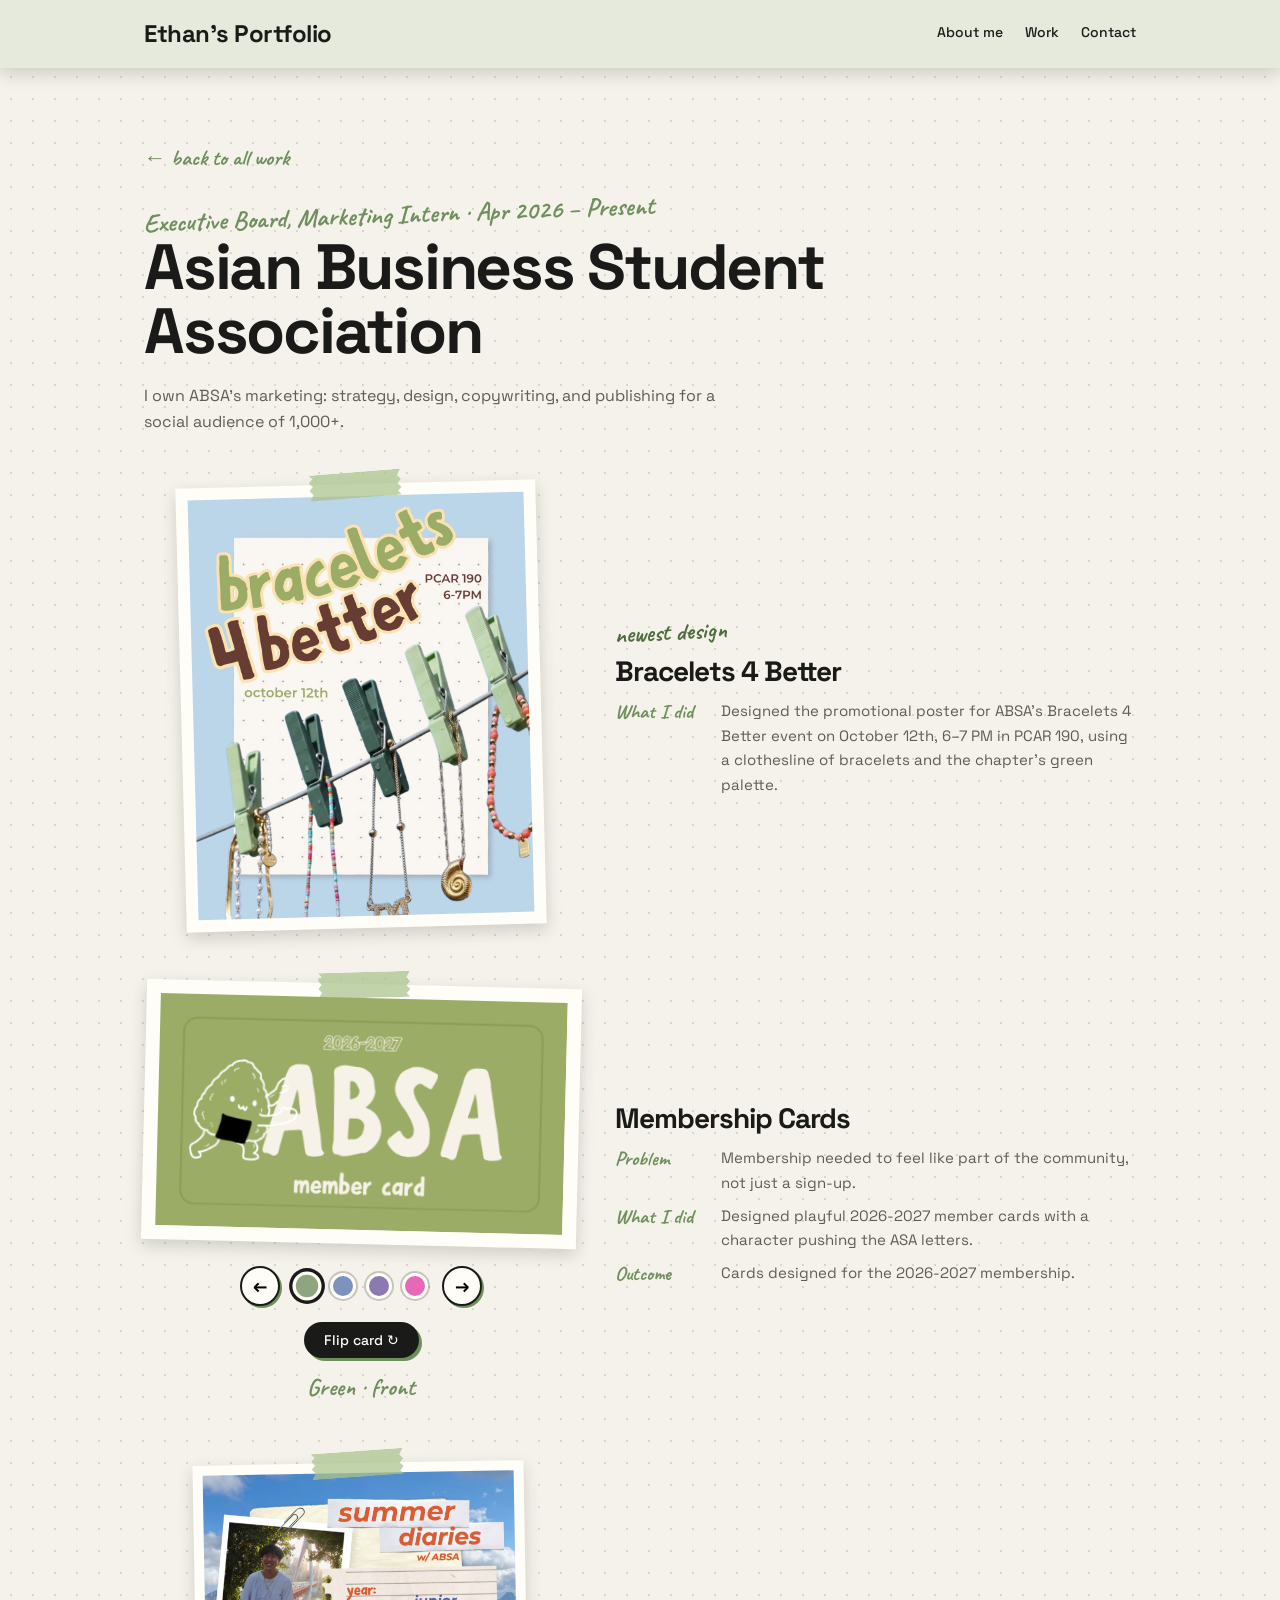
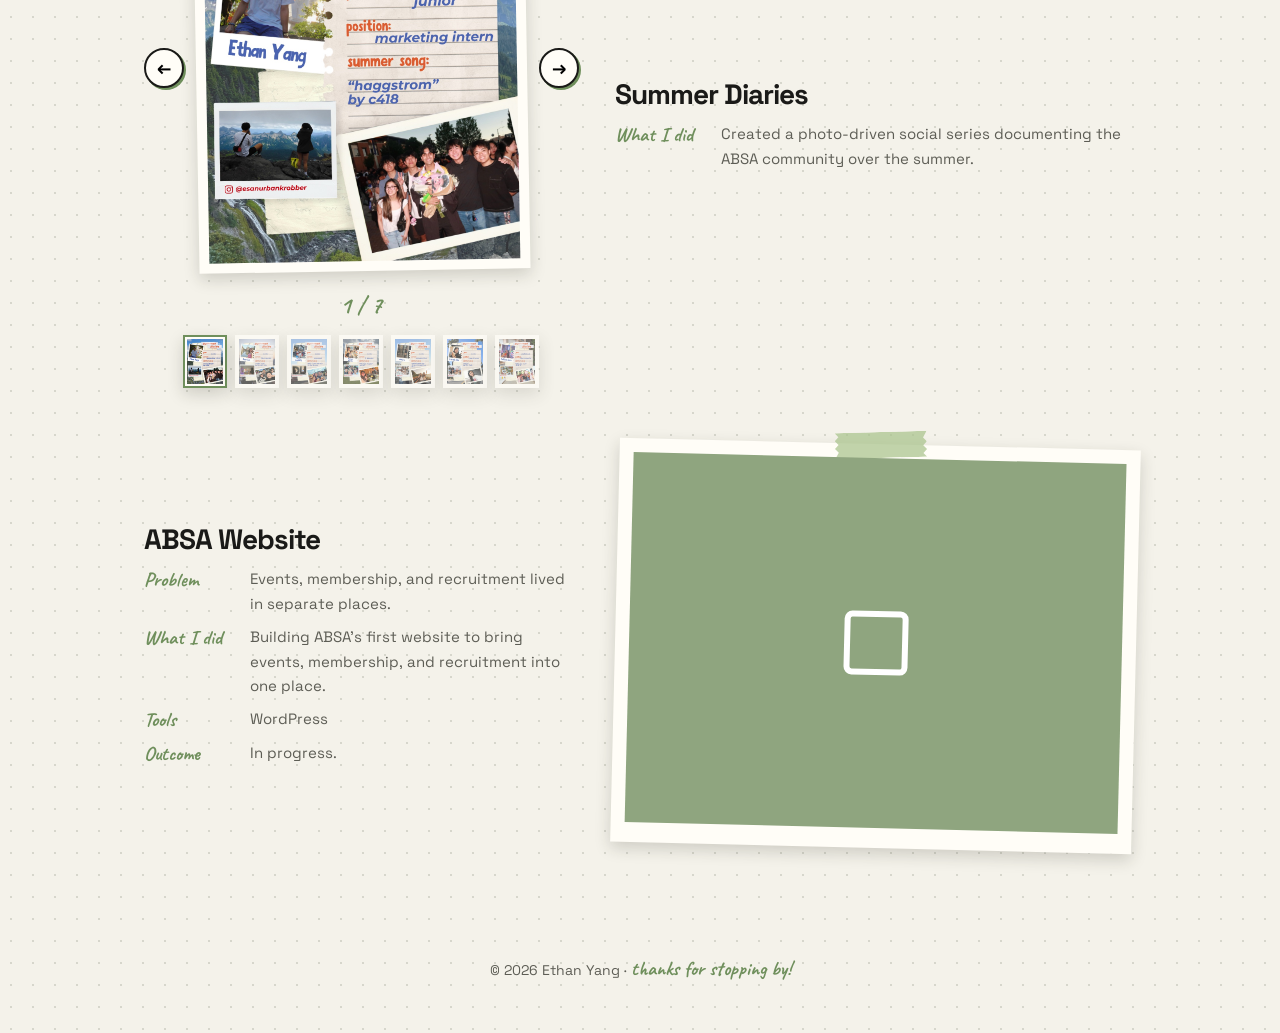
==== commit 4e8b66a7: "Add palette dial and update colors" ====
--- a/work/absa.html
+++ b/work/absa.html
@@ -7,6 +7,7 @@
   <link rel="preconnect" href="https://fonts.googleapis.com">
   <link rel="preconnect" href="https://fonts.gstatic.com" crossorigin>
   <link href="https://fonts.googleapis.com/css2?family=Caveat:wght@500;700&family=Space+Grotesk:wght@400;500;700&display=swap" rel="stylesheet">
+    <script>try{var p=localStorage.getItem("palette");if(p==="terracotta")document.documentElement.dataset.theme=p}catch(e){}</script>
   <link rel="stylesheet" href="../style.css">
 </head>
 <body>
--- a/style.css
+++ b/style.css
@@ -1,12 +1,24 @@
 :root {
+  /* default palette: Sage. Other palettes override these in the html[data-theme="..."] blocks below */
   --bg: #f4f2ea;          /* paper */
   --paper: #fffdf7;
   --fg: #1a1a18;
   --muted: #5d5d55;
-  --sage: #6f8f5c;        /* headline green from the mockup */
+  --sage: #6f8f5c;        /* main accent */
   --sage-soft: #8fa57f;
-  --tape: rgba(214, 196, 140, .75);
+  --tape: rgba(170, 196, 140, .72);
   --shadow: 0 6px 16px rgba(40, 40, 30, .18);
+  --accent-rgb: 111, 143, 92;
+  --dot-rgb: 60, 70, 50;
+  --on-accent: #fff;
+  --hero-light: #dcefc4;
+  --n1: #f4f7e2; --n2: #e9f1e2; --n3: #e4efe6; --n4: #eef3dc;   /* sticky-note papers: all in the green family */
+  --pin: #4f6e3f;
+  --ov: 20, 30, 20;
+  --hero-grad: linear-gradient(180deg, rgba(20, 30, 20, .5) 0%, rgba(20, 30, 20, .3) 30%, rgba(20, 30, 20, 0) 65%);
+  --hero-img: url("images/hikers.jpg");
+  --hero-y: 90%;
+  --hero-pos: 50% var(--hero-y);
 }
 * { box-sizing: border-box; }
 html { scroll-behavior: smooth; }
@@ -17,7 +29,7 @@
   font: 16px/1.65 "Space Grotesk", system-ui, sans-serif;
   background-color: var(--bg);
   /* faint dot-grid, like a bullet journal */
-  background-image: radial-gradient(rgba(60, 70, 50, .16) 1px, transparent 1.2px);
+  background-image: radial-gradient(rgba(var(--dot-rgb), .16) 1px, transparent 1.2px);
   background-size: 22px 22px;
 }
 a { color: inherit; text-decoration: none; }
@@ -47,19 +59,17 @@
 .hero {
   /* full-bleed photo banner with a wavy paper bottom edge */
   position: relative; display: flex; align-items: flex-start; justify-content: center; text-align: center;
-  width: 100vw; margin-left: calc(50% - 50vw); min-height: max(560px, calc(100svh - 76px)); padding: 80px 24px 150px;
-  background:
-    linear-gradient(180deg, rgba(20, 30, 20, .5) 0%, rgba(20, 30, 20, .3) 30%, rgba(20, 30, 20, 0) 65%),
-    url("images/hikers.jpg") 50% 90% / cover no-repeat;
+  width: 100vw; margin-left: calc(50% - 50vw); min-height: max(560px, calc(100svh - 56px)); padding: 80px 24px 150px;
+  background: var(--hero-grad), var(--hero-img) var(--hero-pos) / cover no-repeat;
   --wave: url("data:image/svg+xml,%3Csvg%20xmlns='http://www.w3.org/2000/svg'%20width='1200'%20height='60'%20viewBox='0%200%201200%2060'%3E%3Cpath%20d='M0%200H1200V30C1170%2046%201140%2052%201105%2042C1075%2033%201060%2014%201020%2012C985%2010%20965%2030%20930%2038C890%2047%20865%2056%20820%2050C780%2045%20770%2022%20730%2018C695%2014%20680%2026%20655%2034C620%2043%20590%2040%20560%2030C525%2019%20500%208%20462%2012C425%2016%20410%2036%20372%2044C335%2052%20300%2050%20270%2038C240%2026%20225%2010%20190%2010C150%2010%20135%2034%20100%2042C65%2050%2030%2044%200%2030Z'/%3E%3C/svg%3E"); --ww: 1200px; --wh: 60px;
   -webkit-mask: linear-gradient(#000 0 0) 0 0 / 100% calc(100% - var(--wh) + 1px) no-repeat, var(--wave) 0 100% / var(--ww) var(--wh) repeat-x;
           mask: linear-gradient(#000 0 0) 0 0 / 100% calc(100% - var(--wh) + 1px) no-repeat, var(--wave) 0 100% / var(--ww) var(--wh) repeat-x;
 }
 .hero-text { position: relative; }
 .hero h1, .hero .green { color: #fff; text-shadow: 0 2px 18px rgba(0, 0, 0, .35); }
-.hero .green { color: #dcefc4; }
+.hero .green { color: var(--hero-light); }
 .hero .note { color: #f3f1e6; }
-.hero .doodle { color: #dcefc4; }
+.hero .doodle { color: var(--hero-light); }
 .hero .sticker { right: 6%; bottom: 20%; }
 h1 { font-size: clamp(42px, 8vw, 84px); line-height: 1.05; }
 .green { color: var(--sage); }
@@ -68,7 +78,7 @@
 .sticker {
   position: absolute; right: 6%; bottom: 10px; width: 96px; height: 96px;
   display: grid; place-items: center; text-align: center;
-  background: var(--sage); color: #fff; border-radius: 50%;
+  background: var(--sage); color: var(--on-accent); border-radius: 50%;
   font: 700 17px/1.1 "Caveat", cursive; transform: rotate(12deg);
   box-shadow: var(--shadow); border: 3px dashed rgba(255,255,255,.7); outline: 3px solid var(--sage);
 }
@@ -78,7 +88,7 @@
   background: var(--paper); padding: 40px 36px 36px; position: relative;
   box-shadow: var(--shadow); transform: rotate(-.6deg);
   /* ruled lines */
-  background-image: repeating-linear-gradient(transparent 0 31px, rgba(111,143,92,.18) 31px 32px);
+  background-image: repeating-linear-gradient(transparent 0 31px, rgba(var(--accent-rgb), .18) 31px 32px);
   background-position: 0 70px;
 }
 .paper p:not(.label) { color: var(--muted); max-width: 70ch; margin: 0; }
@@ -90,7 +100,7 @@
   box-shadow: 0 1px 3px rgba(0,0,0,.15);
   clip-path: polygon(0 0, 4% 15%, 0 30%, 4% 45%, 0 60%, 4% 75%, 0 100%, 100% 100%, 96% 85%, 100% 70%, 96% 55%, 100% 40%, 96% 25%, 100% 0);
 }
-.t-left { left: 12%; background: rgba(143,165,127,.7); transform: rotate(-6deg); }
+.t-left { left: 12%; background: color-mix(in srgb, var(--sage-soft) 70%, transparent); transform: rotate(-6deg); }
 
 /* ---------- sticky-note cards ---------- */
 .notes { display: grid; grid-template-columns: repeat(auto-fit, minmax(210px, 1fr)); gap: 24px; margin-top: 28px; }
@@ -99,11 +109,11 @@
   box-shadow: var(--shadow); border-radius: 2px; transition: transform .25s;
 }
 .note-card:hover { transform: rotate(0deg) translateY(-4px); }
-.c1 { transform: rotate(-1.5deg); background: #fffbe6; }
-.c2 { transform: rotate(1deg);   background: #eef4e8; }
-.c3 { transform: rotate(-.8deg); background: #fff1ea; }
-.c4 { transform: rotate(1.4deg); background: #eaf1f6; }
-.pin { position: absolute; top: -8px; left: 50%; width: 16px; height: 16px; border-radius: 50%; background: #c7513c; box-shadow: inset -2px -2px 3px rgba(0,0,0,.3), 0 2px 3px rgba(0,0,0,.3); }
+.c1 { transform: rotate(-1.5deg); background: var(--n1); }
+.c2 { transform: rotate(1deg);   background: var(--n2); }
+.c3 { transform: rotate(-.8deg); background: var(--n3); }
+.c4 { transform: rotate(1.4deg); background: var(--n4); }
+.pin { position: absolute; top: -8px; left: 50%; width: 16px; height: 16px; border-radius: 50%; background: var(--pin); box-shadow: inset -2px -2px 3px rgba(0,0,0,.3), 0 2px 3px rgba(0,0,0,.3); }
 .icon { font-size: 22px; display: block; margin-bottom: 8px; }
 .note-card h3 { font-size: 18px; letter-spacing: -.02em; margin-bottom: 8px; }
 .note-card p { margin: 0; color: var(--muted); font-size: 14px; }
@@ -132,7 +142,7 @@
 .stop { position: relative; width: 270px; margin-right: 24px; flex: none; }
 .stop time {
   position: absolute; left: 50%; top: 50%; transform: translate(-50%, -50%) rotate(-2deg);
-  background: var(--sage); color: #fff; font: 700 20px "Caveat", cursive; padding: 2px 14px;
+  background: var(--sage); color: var(--on-accent); font: 700 20px "Caveat", cursive; padding: 2px 14px;
   border-radius: 999px; z-index: 1; white-space: nowrap; box-shadow: var(--shadow);
 }
 .stop-card {
@@ -146,15 +156,15 @@
 .stop.up .stop-card::after   { top: 100%; }
 .stop.down .stop-card::after { bottom: 100%; }
 .stop-card:hover { transform: rotate(0) translateY(-3px); }
-.k1 { transform: rotate(-1.5deg); background: #fffbe6; }
-.k2 { transform: rotate(1.2deg);  background: #eef4e8; }
-.k3 { transform: rotate(-.8deg);  background: #fff1ea; }
-.k4 { transform: rotate(1.6deg);  background: #eaf1f6; }
+.k1 { transform: rotate(-1.5deg); background: var(--n1); }
+.k2 { transform: rotate(1.2deg);  background: var(--n2); }
+.k3 { transform: rotate(-.8deg);  background: var(--n3); }
+.k4 { transform: rotate(1.6deg);  background: var(--n4); }
 .stop-card h3 { font-size: 18px; letter-spacing: -.02em; margin-bottom: 2px; }
 .stop-card .org { font-size: 12px; font-weight: 500; color: var(--sage); margin: 0 0 8px; line-height: 1.35; }
 .stop-card p:last-of-type { margin: 0; font-size: 13.5px; color: var(--muted); line-height: 1.5; }
 .badge {
-  position: absolute; top: -10px; right: -8px; background: #c7513c; color: #fff; font: 700 17px "Caveat", cursive;
+  position: absolute; top: -10px; right: -8px; background: var(--pin); color: #fff; font: 700 17px "Caveat", cursive;
   padding: 0 12px; border-radius: 4px; transform: rotate(5deg); box-shadow: var(--shadow);
 }
 .stop.end { margin-right: 0; }
@@ -250,7 +260,7 @@
 
 /* ---------- full report (trading weekly) ---------- */
 .tabs { display: flex; flex-wrap: wrap; gap: 10px; margin-top: 22px; }
-.tabs a { background: var(--sage); color: #fff; padding: 8px 18px; border-radius: 999px; font-size: 14px; font-weight: 500; box-shadow: 2px 2px 0 var(--fg); transition: transform .15s; }
+.tabs a { background: var(--sage); color: var(--on-accent); padding: 8px 18px; border-radius: 999px; font-size: 14px; font-weight: 500; box-shadow: 2px 2px 0 var(--fg); transition: transform .15s; }
 .tabs a:hover { transform: translate(-1px, -1px); }
 .report { padding: 24px 0 72px; }
 .report .rh { font-size: clamp(30px, 5vw, 44px); margin: 64px 0 20px; scroll-margin-top: 90px; }
@@ -268,9 +278,9 @@
 .tbl-wrap { overflow-x: auto; background: var(--paper); box-shadow: var(--shadow); }
 .rt { border-collapse: collapse; width: 100%; font-size: 14px; min-width: 520px; }
 .rt caption { text-align: left; font-weight: 700; padding: 12px 14px; }
-.rt th, .rt td { padding: 10px 14px; text-align: left; border-bottom: 1px solid var(--line, #e4e4de); border-bottom-color: rgba(60,70,50,.15); vertical-align: top; }
+.rt th, .rt td { padding: 10px 14px; text-align: left; border-bottom: 1px solid var(--line, #e4e4de); border-bottom-color: rgba(var(--dot-rgb), .15); vertical-align: top; }
 .rt thead th { background: color-mix(in srgb, var(--sage) 28%, var(--paper)); font-weight: 700; }
-.rt tbody tr:nth-child(even) { background: rgba(111,143,92,.07); }
+.rt tbody tr:nth-child(even) { background: rgba(var(--accent-rgb), .07); }
 .rt td.up { color: #b3402f; font-weight: 500; }
 .fine { font-size: 13px; margin: 8px 0 0; }
 .shot { margin: 20px 0; background: var(--paper); padding: 14px; box-shadow: var(--shadow); }
@@ -367,7 +377,7 @@
 .project .proj-gallery .label { display: block; text-align: center; margin-bottom: 4px; }
 
 /* the empty cell at the top left of the gallery */
-.pt-hole { aspect-ratio: 3 / 4; background-color: var(--bg); background-image: radial-gradient(rgba(60, 70, 50, .16) 1px, transparent 1.2px); background-size: 22px 22px; box-shadow: inset 0 0 0 1px rgba(60, 70, 50, .08); }
+.pt-hole { aspect-ratio: 3 / 4; background-color: var(--bg); background-image: radial-gradient(rgba(var(--dot-rgb), .16) 1px, transparent 1.2px); background-size: 22px 22px; box-shadow: inset 0 0 0 1px rgba(var(--dot-rgb), .08); }
 .photo img.cover-logo { object-fit: cover; object-position: 50% 54%; }
 
 /* embedded Rush video */
@@ -381,9 +391,9 @@
 
 /* sticker placed over the empty top-left cell */
 .pt-hole { position: relative; display: grid; place-items: center; align-content: center; gap: 10px; text-align: center; padding: 10px; }
-.hole-sticker { display: grid; place-items: center; width: min(74%, 150px); aspect-ratio: 1; border-radius: 50%; background: var(--sage); color: #fff;
+.hole-sticker { display: grid; place-items: center; width: min(74%, 150px); aspect-ratio: 1; border-radius: 50%; background: var(--sage); color: var(--on-accent);
   transform: rotate(-9deg); box-shadow: var(--shadow); border: 3px dashed rgba(255,255,255,.7); outline: 3px solid var(--sage); }
-.hole-sticker b { font-size: clamp(22px, 3.6vw, 36px); line-height: .95; color: #fff; }
+.hole-sticker b { font-size: clamp(22px, 3.6vw, 36px); line-height: .95; color: var(--on-accent); }
 .hole-note { margin: 0; font-size: clamp(16px, 2.2vw, 22px); line-height: 1.05; transform: rotate(-2deg); }
 .doodle-star { position: absolute; top: 10px; right: 14px; font-size: 26px; color: var(--sage); transform: rotate(14deg); }
 
@@ -400,7 +410,7 @@
 .cv-arrow { width: 40px; height: 40px; border-radius: 50%; border: 2px solid var(--fg); background: var(--paper); font: 700 18px "Space Grotesk", sans-serif; cursor: pointer; box-shadow: 2px 2px 0 var(--sage); transition: transform .15s; }
 .cv-arrow:hover { transform: translate(-1px, -1px); }
 .cv-dots { display: flex; gap: 10px; }
-.cv-dot { width: 26px; height: 26px; padding: 0; border-radius: 50%; border: 3px solid var(--paper); background: var(--c); box-shadow: 0 0 0 2px rgba(60,70,50,.25); cursor: pointer; transition: transform .15s; }
+.cv-dot { width: 26px; height: 26px; padding: 0; border-radius: 50%; border: 3px solid var(--paper); background: var(--c); box-shadow: 0 0 0 2px rgba(var(--dot-rgb), .25); cursor: pointer; transition: transform .15s; }
 .cv-dot:hover { transform: scale(1.12); }
 .cv-dot.on { box-shadow: 0 0 0 3px var(--fg); transform: scale(1.12); }
 .cv-opts { display: flex; align-items: center; justify-content: center; gap: 18px; flex-wrap: wrap; margin-top: 16px; }
@@ -454,7 +464,7 @@
 .b-dots i { width: 11px; height: 11px; border-radius: 50%; background: #c9c6ba; display: block; }
 .b-dots i:nth-child(1) { background: #e5705f; } .b-dots i:nth-child(2) { background: #e8bf5a; } .b-dots i:nth-child(3) { background: #7bbf6a; }
 .b-url { flex: 1; background: #fff; border-radius: 999px; padding: 4px 14px; font-size: 13px; color: var(--muted); min-width: 0; overflow: hidden; text-overflow: ellipsis; white-space: nowrap; }
-.b-visit { font-size: 13px; font-weight: 500; color: #fff; background: var(--sage); padding: 6px 14px; border-radius: 999px; white-space: nowrap; }
+.b-visit { font-size: 13px; font-weight: 500; color: var(--on-accent); background: var(--sage); padding: 6px 14px; border-radius: 999px; white-space: nowrap; }
 .b-x { width: 30px; height: 30px; border-radius: 50%; border: 2px solid var(--fg); background: var(--paper); font: 700 14px "Space Grotesk", sans-serif; cursor: pointer; }
 .browser-body { overflow-y: auto; background: #fff; flex: 1; min-height: 0; max-height: calc(92vh - 100px); }
 .browser-body img { display: block; width: 100%; height: auto; }
@@ -471,7 +481,7 @@
 /* poster-shaped project photo (4:5) */
 .poster-frame { position: relative; margin: 0 auto; padding: 12px; background: var(--paper); box-shadow: var(--shadow); transform: rotate(-1.5deg); width: 100%; max-width: 360px; justify-self: center; }
 .poster-frame img { display: block; width: 100%; height: auto; }
-.new-tag { margin: 0 0 4px; font-size: 24px; color: #c7513c; transform: rotate(-3deg); display: inline-block; }
+.new-tag { margin: 0 0 4px; font-size: 24px; color: var(--pin); transform: rotate(-3deg); display: inline-block; }
 .project:nth-child(even) .poster-frame { order: 2; transform: rotate(1.4deg); }
 
 /* keep the longer logo and the nav links on one line on phones */
@@ -491,3 +501,76 @@
 .hero h1 { text-wrap: balance; }
 .photo img.exec-card { object-fit: cover; object-position: 50% 22%; }
 .photo img.ama-card { transform: scale(1.32); transform-origin: 47% 64%; }
+
+/* top bar spans the full width of the window, left to right */
+.nav {
+  max-width: none; width: 100%; margin: 0; top: 0; border-radius: 0;
+  padding: 14px max(24px, calc((100% - 1040px) / 2 + 24px));
+}
+@media (max-width: 640px) {
+  .nav { margin-inline: 0; padding: 12px 16px; }
+}
+
+/* ================= color palettes (picked with the dial on the home page) ================= */
+html[data-theme="terracotta"] {
+  --bg: #f6eee6; --paper: #fffaf4; --fg: #2b1c16; --muted: #6b5a50;
+  --sage: #b4502f; --sage-soft: #dc9272; --tape: rgba(222, 170, 120, .7);
+  --accent-rgb: 180, 80, 47; --dot-rgb: 100, 60, 40; --hero-light: #ffd9bf;
+  --n1: #fff1dc; --n2: #fbe7da; --n3: #f6e9e4; --n4: #f3ebe0; --pin: #6f2b22;
+  --ov: 42, 18, 10;
+  --hero-grad: linear-gradient(180deg, rgba(42, 18, 10, .62) 0%, rgba(42, 18, 10, .42) 40%, rgba(42, 18, 10, .1) 80%);
+  --hero-img: url("images/hero.jpg"); --hero-y: 60%; --hero-pos: 50% var(--hero-y);
+}
+/* ================= the palette dial (replaces the sticker circle) ================= */
+.hero-prev { position: absolute; inset: 0; z-index: 0; transition: opacity .8s ease; pointer-events: none; background-repeat: no-repeat; }
+.hero-text, .hero .dial { z-index: 3; }
+.dial { position: absolute; right: clamp(110px, 11%, 240px); bottom: 20%; width: 96px; height: 96px; }
+.dial-core {
+  position: absolute; inset: 0; z-index: 2; border-radius: 50%; cursor: pointer; padding: 0;
+  background: var(--sage); color: var(--on-accent); border: 3px dashed rgba(255, 255, 255, .7); outline: 3px solid var(--sage);
+  box-shadow: var(--shadow); transform: rotate(12deg); transition: transform .35s cubic-bezier(.2, 1.2, .3, 1);
+  display: grid; place-items: center; font: 700 20px/1 "Caveat", cursive;
+}
+.dial-name { opacity: 0; position: absolute; pointer-events: none; }
+.dial-ring {
+  position: absolute; z-index: 1; left: 50%; top: 50%; width: 196px; height: 196px; margin: -98px 0 0 -98px; border-radius: 50%; padding: 9px;
+  display: flex; gap: 4px; background: rgba(var(--ov), .72); border: 3px dashed rgba(255, 255, 255, .55); box-shadow: var(--shadow);
+  transform: scale(.2) rotate(-80deg); opacity: 0; pointer-events: none;
+  transition: transform .5s cubic-bezier(.2, 1.25, .35, 1) .12s, opacity .25s .12s;
+}
+.dial:hover .dial-ring, .dial:focus-within .dial-ring, .dial.open .dial-ring { transform: scale(1) rotate(0); opacity: 1; pointer-events: auto; transition-delay: 0s; }
+.dial:hover .dial-core, .dial:focus-within .dial-core, .dial.open .dial-core { transform: rotate(0) scale(.56); }
+.dial-opt {
+  flex: 1; border: 0; padding: 0; cursor: pointer; background: var(--c); color: #fff; position: relative;
+  display: grid; place-items: center; font: 700 21px/1 "Caveat", cursive; transition: filter .2s, transform .25s;
+}
+.dial-opt:first-child { border-radius: 90px 0 0 90px; padding-right: 22px; }
+.dial-opt:last-child  { border-radius: 0 90px 90px 0; padding-left: 22px; }
+.dial-opt:hover, .dial-opt:focus-visible { filter: brightness(1.12); outline: none; transform: scale(1.04); }
+.dial-opt.on { box-shadow: inset 0 0 0 4px #fff; }
+.dial-opt span { pointer-events: none; }
+@media (max-width: 640px) {
+  .dial { left: 50%; right: auto; margin-left: -38px; bottom: 16%; width: 76px; height: 76px; }
+  .dial-core { font-size: 19px; }
+}
+@media (prefers-reduced-motion: reduce) { .dial-ring, .dial-core, .dial-opt, .hero-prev { transition: none; } }
+
+/* the circle button is 20% more transparent */
+.dial-core { opacity: .8; }
+
+/* glass dial: the dark circle behind the halves is 90% see-through, the halves stay clearly visible */
+.dial-ring { background: rgba(var(--ov), .072); }
+.dial-opt { opacity: .78; }
+.dial-opt:hover, .dial-opt:focus-visible, .dial-opt.on { opacity: .95; }
+
+/* when the window is narrow and the cover photo gets cropped at the sides, it slowly pans left to right so the whole picture is seen */
+@keyframes hero-pan {
+  from { background-position: 0% var(--hero-y); }
+  to   { background-position: 100% var(--hero-y); }
+}
+@media (max-aspect-ratio: 2/3) and (prefers-reduced-motion: no-preference) {   /* portrait hikers photo */
+  .hero { animation: hero-pan 24s ease-in-out infinite alternate; }
+}
+@media (max-aspect-ratio: 3/2) and (prefers-reduced-motion: no-preference) {   /* landscape museum photo */
+  html[data-theme="terracotta"] .hero { animation: hero-pan 30s ease-in-out infinite alternate; }
+}
